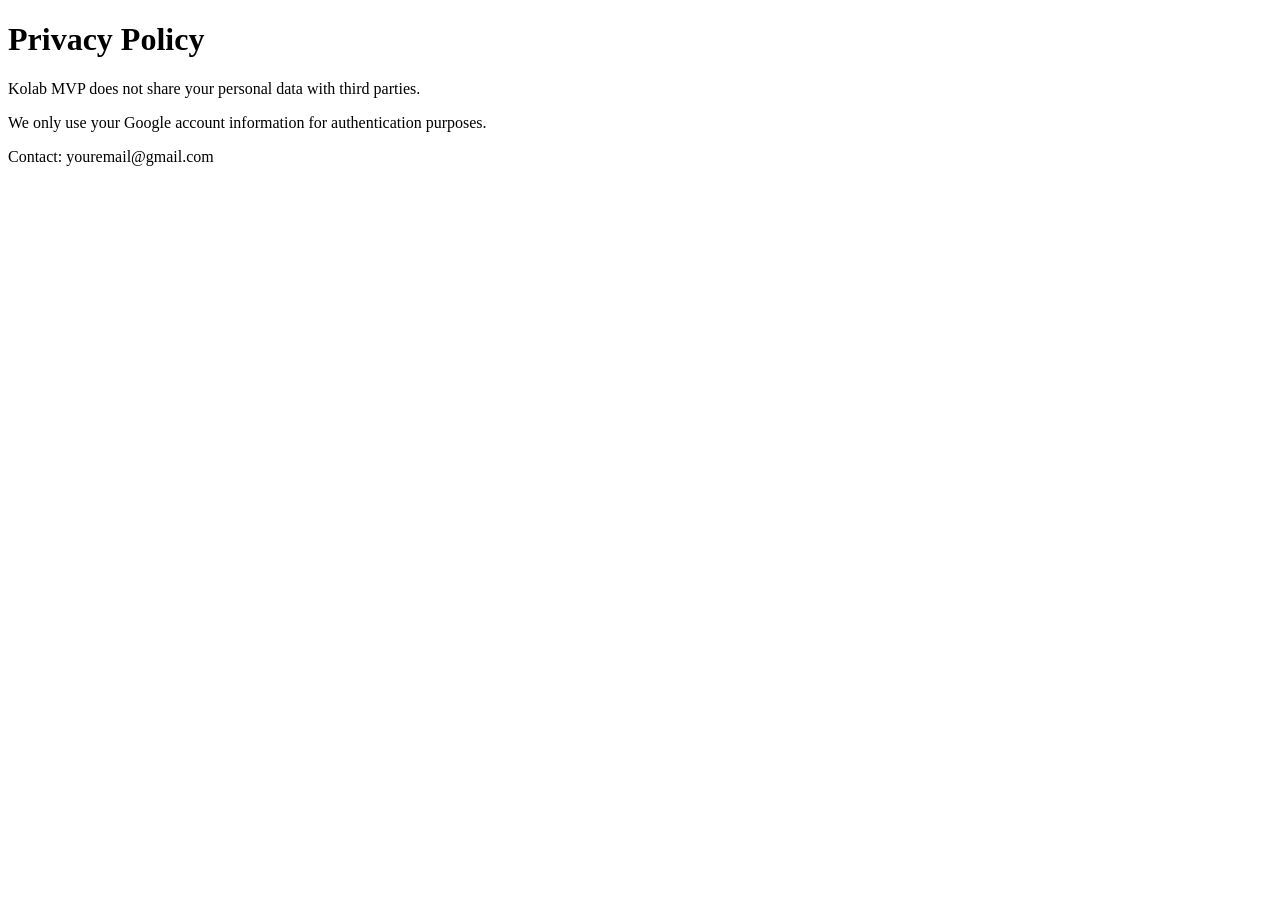
==== privacy.html @ 68e0405a "Add privacy policy HTML file" ====
<!DOCTYPE html>
<html>
<head>
  <title>Privacy Policy - Kolab MVP</title>
</head>
<body>
  <h1>Privacy Policy</h1>
  <p>Kolab MVP does not share your personal data with third parties.</p>
  <p>We only use your Google account information for authentication purposes.</p>
  <p>Contact: youremail@gmail.com</p>
</body>
</html>
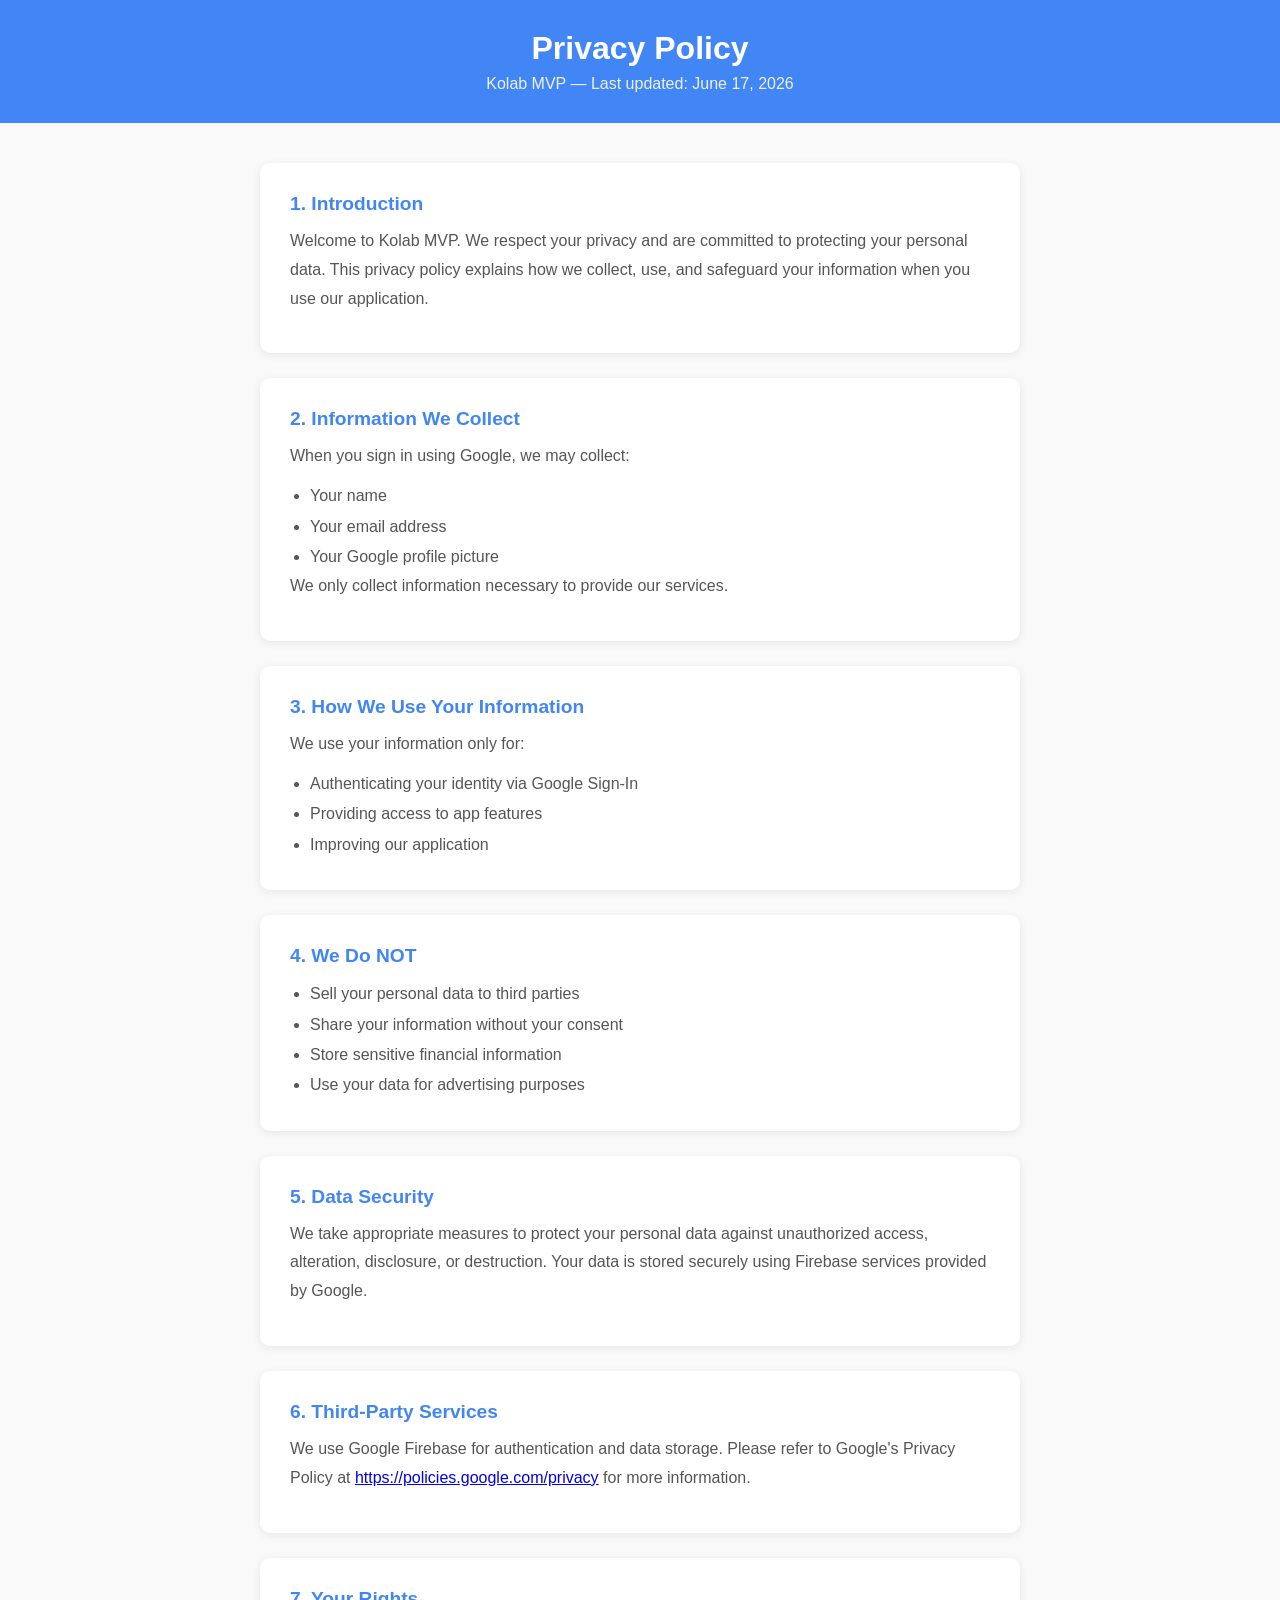
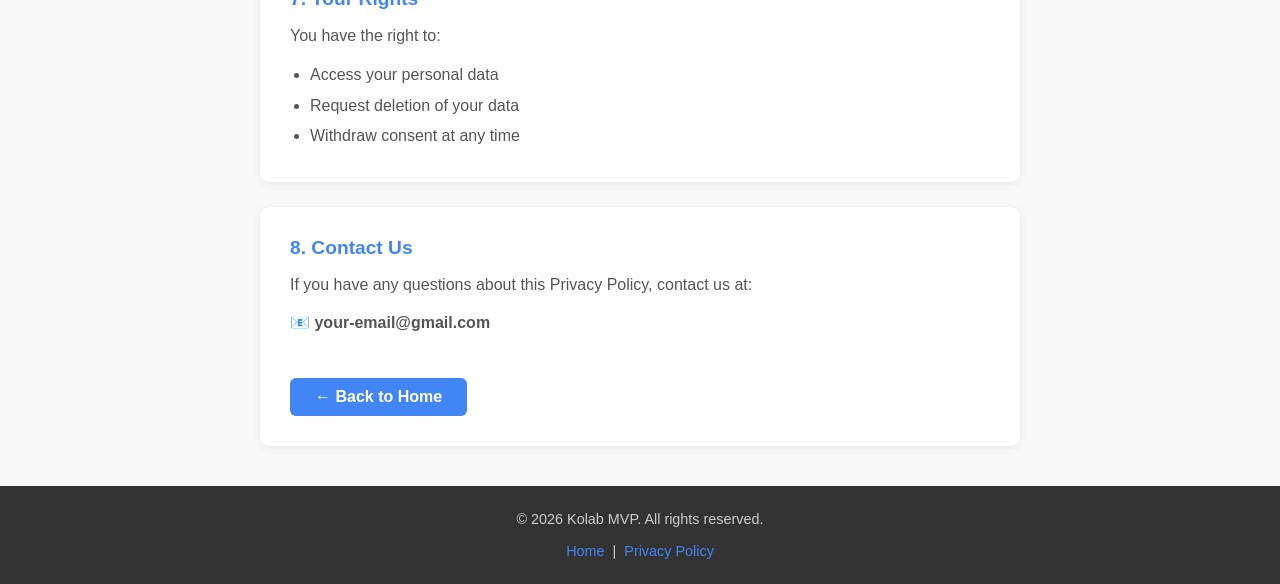
==== commit 4802a8a7: "Add files via upload" ====
--- a/privacy.html
+++ b/privacy.html
@@ -1,12 +1,165 @@
 <!DOCTYPE html>
-<html>
+<html lang="en">
 <head>
+  <meta charset="UTF-8" />
+  <meta name="viewport" content="width=device-width, initial-scale=1.0"/>
   <title>Privacy Policy - Kolab MVP</title>
+  <style>
+    * { margin: 0; padding: 0; box-sizing: border-box; }
+    body {
+      font-family: 'Segoe UI', sans-serif;
+      background: #f9f9f9;
+      color: #333;
+    }
+    header {
+      background: #4285F4;
+      color: white;
+      padding: 30px 20px;
+      text-align: center;
+    }
+    header h1 { font-size: 2em; }
+    header p { margin-top: 8px; opacity: 0.9; }
+    .container {
+      max-width: 800px;
+      margin: 40px auto;
+      padding: 0 20px;
+    }
+    .section {
+      background: white;
+      border-radius: 10px;
+      padding: 30px;
+      margin-bottom: 25px;
+      box-shadow: 0 2px 8px rgba(0,0,0,0.08);
+    }
+    .section h2 {
+      color: #4285F4;
+      margin-bottom: 12px;
+      font-size: 1.2em;
+    }
+    .section p {
+      line-height: 1.8;
+      color: #555;
+      margin-bottom: 10px;
+    }
+    .section ul {
+      margin-left: 20px;
+      color: #555;
+      line-height: 1.9;
+    }
+    footer {
+      background: #333;
+      color: #ccc;
+      text-align: center;
+      padding: 25px 20px;
+      margin-top: 40px;
+      font-size: 0.9em;
+    }
+    footer a { color: #4285F4; text-decoration: none; }
+    .back-btn {
+      display: inline-block;
+      margin: 30px 0 0 0;
+      background: #4285F4;
+      color: white;
+      padding: 10px 25px;
+      border-radius: 6px;
+      text-decoration: none;
+      font-weight: bold;
+    }
+  </style>
 </head>
 <body>
-  <h1>Privacy Policy</h1>
-  <p>Kolab MVP does not share your personal data with third parties.</p>
-  <p>We only use your Google account information for authentication purposes.</p>
-  <p>Contact: youremail@gmail.com</p>
+
+  <header>
+    <h1>Privacy Policy</h1>
+    <p>Kolab MVP — Last updated: June 17, 2026</p>
+  </header>
+
+  <div class="container">
+
+    <div class="section">
+      <h2>1. Introduction</h2>
+      <p>
+        Welcome to Kolab MVP. We respect your privacy and are committed to protecting
+        your personal data. This privacy policy explains how we collect, use, and
+        safeguard your information when you use our application.
+      </p>
+    </div>
+
+    <div class="section">
+      <h2>2. Information We Collect</h2>
+      <p>When you sign in using Google, we may collect:</p>
+      <ul>
+        <li>Your name</li>
+        <li>Your email address</li>
+        <li>Your Google profile picture</li>
+      </ul>
+      <p>We only collect information necessary to provide our services.</p>
+    </div>
+
+    <div class="section">
+      <h2>3. How We Use Your Information</h2>
+      <p>We use your information only for:</p>
+      <ul>
+        <li>Authenticating your identity via Google Sign-In</li>
+        <li>Providing access to app features</li>
+        <li>Improving our application</li>
+      </ul>
+    </div>
+
+    <div class="section">
+      <h2>4. We Do NOT</h2>
+      <ul>
+        <li>Sell your personal data to third parties</li>
+        <li>Share your information without your consent</li>
+        <li>Store sensitive financial information</li>
+        <li>Use your data for advertising purposes</li>
+      </ul>
+    </div>
+
+    <div class="section">
+      <h2>5. Data Security</h2>
+      <p>
+        We take appropriate measures to protect your personal data against unauthorized
+        access, alteration, disclosure, or destruction. Your data is stored securely
+        using Firebase services provided by Google.
+      </p>
+    </div>
+
+    <div class="section">
+      <h2>6. Third-Party Services</h2>
+      <p>
+        We use Google Firebase for authentication and data storage. Please refer to
+        Google's Privacy Policy at
+        <a href="https://policies.google.com/privacy" target="_blank">https://policies.google.com/privacy</a>
+        for more information.
+      </p>
+    </div>
+
+    <div class="section">
+      <h2>7. Your Rights</h2>
+      <p>You have the right to:</p>
+      <ul>
+        <li>Access your personal data</li>
+        <li>Request deletion of your data</li>
+        <li>Withdraw consent at any time</li>
+      </ul>
+    </div>
+
+    <div class="section">
+      <h2>8. Contact Us</h2>
+      <p>If you have any questions about this Privacy Policy, contact us at:</p>
+      <p>📧 <strong>your-email@gmail.com</strong></p>
+      <a href="index.html" class="back-btn">← Back to Home</a>
+    </div>
+
+  </div>
+
+  <footer>
+    <p>© 2026 Kolab MVP. All rights reserved.</p>
+    <br/>
+    <a href="index.html">Home</a> &nbsp;|&nbsp;
+    <a href="privacy.html">Privacy Policy</a>
+  </footer>
+
 </body>
 </html>
